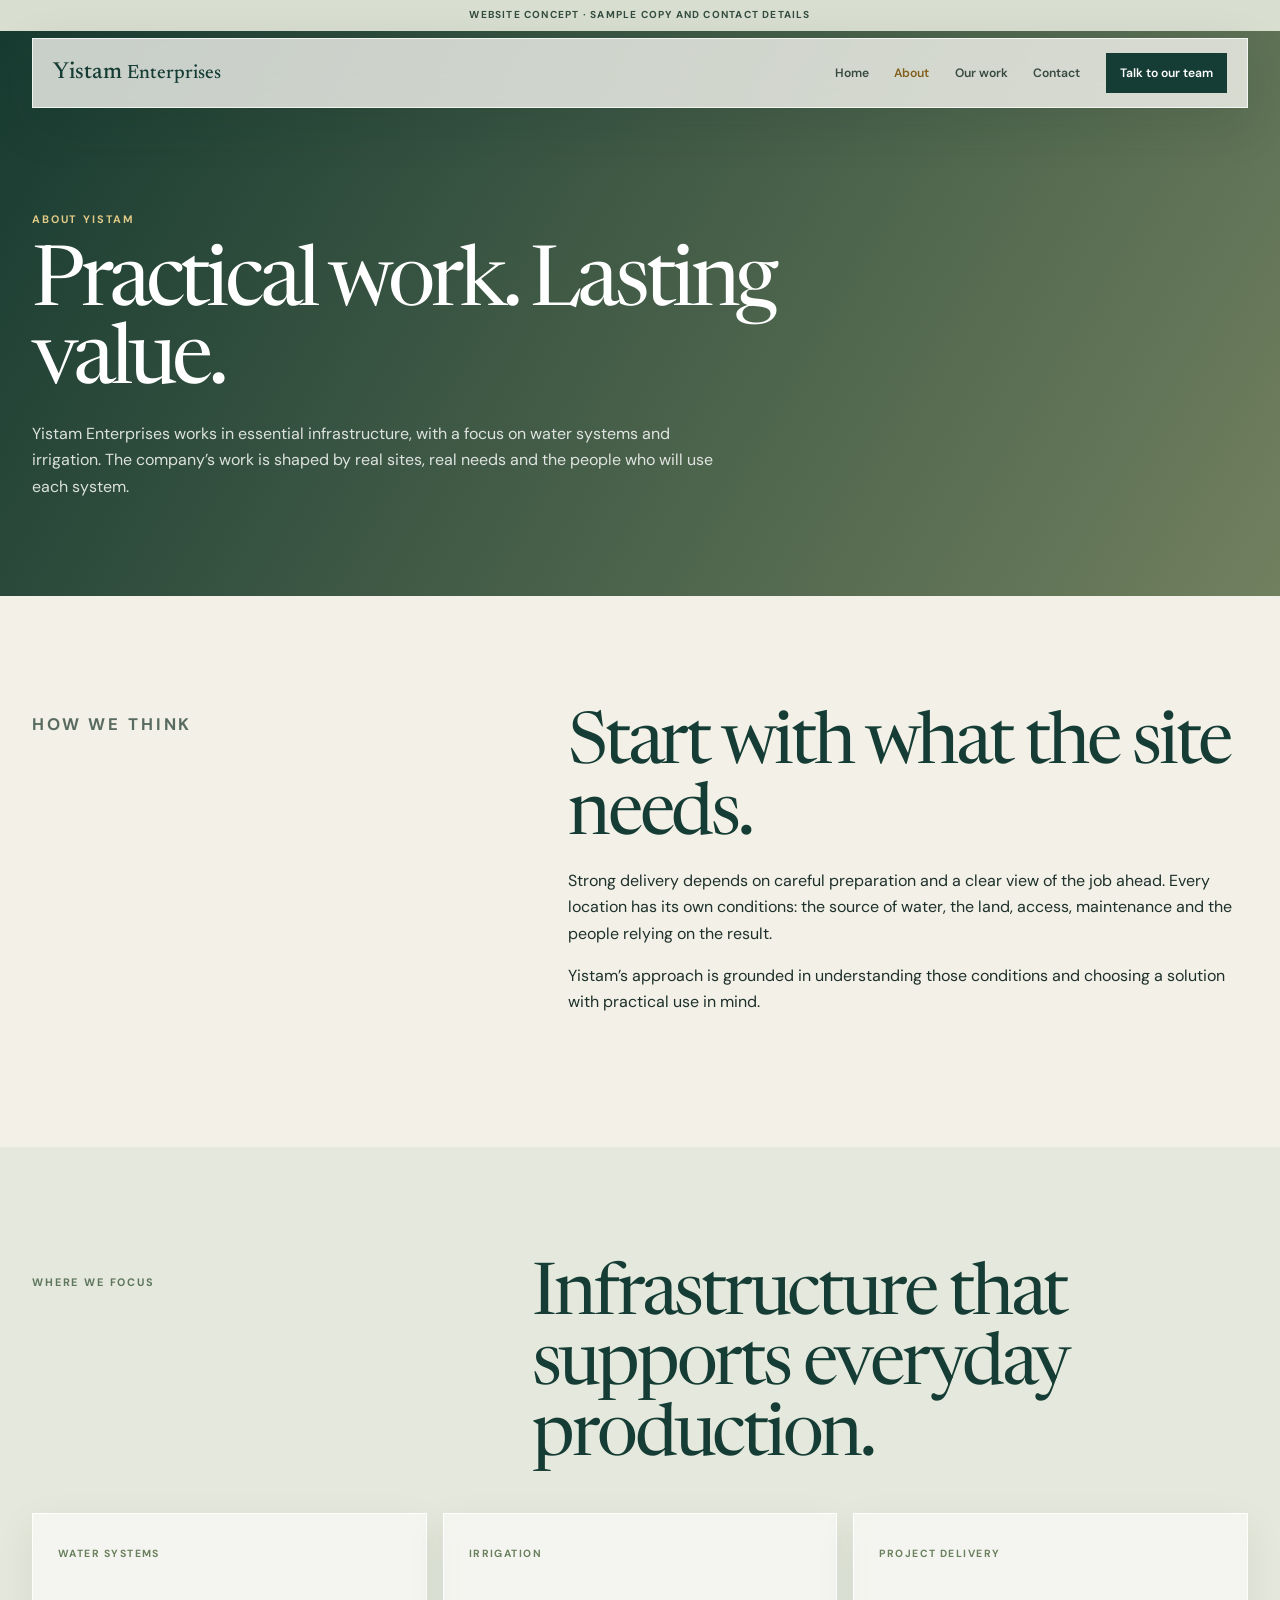
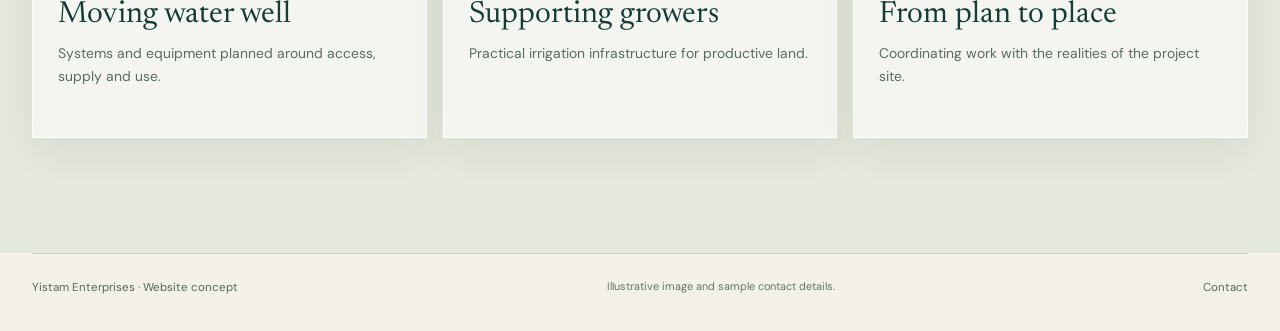
==== about.html @ 5ae100fd "Create standalone website concept" ====
<!doctype html><html lang="en"><head><meta charset="utf-8"><meta name="viewport" content="width=device-width,initial-scale=1"><meta name="theme-color" content="#163d35"><title>About | Yistam Enterprises</title><meta name="description" content="An introduction to Yistam Enterprises and its work in water, irrigation and infrastructure delivery."><link rel="stylesheet" href="style.css"></head><body><div class="sample-strip">Website concept · sample copy and contact details</div><header class="site-header"><div class="wrap nav"><a class="brand" href="index.html">Yistam <small>Enterprises</small></a><nav class="nav-links" aria-label="Main navigation"><a href="index.html">Home</a><a aria-current="page" href="about.html">About</a><a href="work.html">Our work</a><a href="contact.html">Contact</a><a class="nav-cta" href="contact.html">Talk to our team</a></nav></div></header><main><section class="page-hero"><div class="wrap"><p class="eyebrow">About Yistam</p><h1>Practical work. Lasting value.</h1><p>Yistam Enterprises works in essential infrastructure, with a focus on water systems and irrigation. The company’s work is shaped by real sites, real needs and the people who will use each system.</p></div></section><section class="section"><div class="wrap split"><p class="label">How we think</p><div><h2>Start with what the site needs.</h2><p>Strong delivery depends on careful preparation and a clear view of the job ahead. Every location has its own conditions: the source of water, the land, access, maintenance and the people relying on the result.</p><p>Yistam’s approach is grounded in understanding those conditions and choosing a solution with practical use in mind.</p></div></div></section><section class="section band"><div class="wrap"><div class="section-heading"><p class="label">Where we focus</p><h2>Infrastructure that supports everyday production.</h2></div><div class="capabilities"><article class="glass-card"><small>Water systems</small><h3>Moving water well</h3><p>Systems and equipment planned around access, supply and use.</p></article><article class="glass-card"><small>Irrigation</small><h3>Supporting growers</h3><p>Practical irrigation infrastructure for productive land.</p></article><article class="glass-card"><small>Project delivery</small><h3>From plan to place</h3><p>Coordinating work with the realities of the project site.</p></article></div></div></section></main><footer class="wrap footer"><span>Yistam Enterprises · Website concept</span><span class="fiction-note">Illustrative image and sample contact details.</span><a href="contact.html">Contact</a></footer></body></html>
---- style.css ----
@import url('https://fonts.googleapis.com/css2?family=DM+Sans:wght@400;500;600;700&family=Newsreader:opsz,wght@6..72,400;6..72,500;6..72,600&display=swap');
:root{--forest:#163d35;--pine:#204e43;--moss:#a3b091;--ochre:#d3a24b;--paper:#f2f0e7;--white:rgba(250,249,244,.78);--ink:#1e302b;--muted:#596b61;--serif:'Newsreader',Georgia,serif;--sans:'DM Sans',Arial,sans-serif;--max:1320px}*{box-sizing:border-box}html{scroll-behavior:smooth}body{margin:0;background:var(--paper);color:var(--ink);font:400 16px/1.65 var(--sans)}a{color:inherit}img{display:block;width:100%;height:100%;object-fit:cover}.wrap{width:min(var(--max),calc(100% - 64px));margin:auto}.sample-strip{padding:7px 5vw;background:#d9dfd0;color:#344d40;text-align:center;font-size:.63rem;font-weight:700;letter-spacing:.12em;text-transform:uppercase}.site-header{position:absolute;z-index:10;top:38px;left:0;right:0}.nav{display:flex;align-items:center;justify-content:space-between;gap:28px;padding:14px 20px;background:rgba(250,249,244,.78);border:1px solid rgba(255,255,255,.74);box-shadow:0 16px 50px rgba(14,44,35,.14);backdrop-filter:blur(18px);-webkit-backdrop-filter:blur(18px)}.brand{font:500 1.45rem/1 var(--serif);color:var(--forest);text-decoration:none;white-space:nowrap}.nav-links{display:flex;align-items:center;gap:clamp(16px,2vw,30px)}.nav-links a{font-size:.76rem;font-weight:600;text-decoration:none;color:#384a40}.nav-links a[aria-current=page]{color:#82601d}.nav-links .nav-cta{padding:10px 14px;background:var(--forest);color:#fff}.hero{position:relative;min-height:760px;display:grid;grid-template-columns:minmax(0,1fr) minmax(300px,.72fr);align-items:end;gap:7vw;padding:160px 0 75px;color:white;background:#1d392e;overflow:hidden}.hero>img{position:absolute;inset:0;z-index:0}.hero:after{content:'';position:absolute;inset:0;z-index:1;background:linear-gradient(90deg,rgba(10,34,27,.83) 0%,rgba(15,39,29,.64) 45%,rgba(9,28,20,.1) 100%),linear-gradient(0deg,rgba(6,27,21,.35),transparent 55%)}.hero-copy,.hero-aside{position:relative;z-index:2}.eyebrow,.label{margin:0;font-size:.68rem;font-weight:700;letter-spacing:.17em;text-transform:uppercase;color:#e1c987}.hero h1{max-width:760px;margin:25px 0;font:400 clamp(3.6rem,7.4vw,7.5rem)/.92 var(--serif);letter-spacing:-.052em}.hero h1 em{color:#e2c27d;font-weight:400}.hero-lead{max-width:540px;color:rgba(255,255,255,.84);font-size:1.07rem}.hero-aside{justify-self:end;width:min(100%,350px);padding:24px;background:rgba(249,248,241,.17);border:1px solid rgba(255,255,255,.52);box-shadow:0 18px 55px rgba(0,0,0,.18);backdrop-filter:blur(19px);-webkit-backdrop-filter:blur(19px)}.hero-aside span{display:block;color:#e1c987;font-size:.64rem;font-weight:700;letter-spacing:.15em;text-transform:uppercase}.hero-aside strong{display:block;margin:11px 0;font:400 1.85rem/1.08 var(--serif)}.hero-aside p{margin:0;color:rgba(255,255,255,.79);font-size:.83rem}.button{display:inline-flex;align-items:center;gap:22px;margin-top:22px;padding:13px 17px;background:#e2bd72;color:#18372c;text-decoration:none;font-size:.78rem;font-weight:700}.section{padding:clamp(76px,9vw,120px) 0}.section-heading{display:grid;grid-template-columns:.7fr 1.3fr;gap:9vw;align-items:start;margin-bottom:40px}.section-heading .label{padding-top:12px;color:#5e765d}.section-heading h2,.section h2{margin:0;color:var(--forest);font:400 clamp(2.8rem,5.6vw,5.8rem)/.98 var(--serif);letter-spacing:-.045em}.section-copy{max-width:800px;color:var(--muted);font-size:1.02rem}.capabilities{display:grid;grid-template-columns:repeat(3,1fr);gap:16px}.glass-card{min-height:225px;padding:25px;background:rgba(255,255,255,.56);border:1px solid rgba(255,255,255,.86);box-shadow:0 12px 38px rgba(32,62,47,.07);backdrop-filter:blur(14px);-webkit-backdrop-filter:blur(14px)}.glass-card small{color:#6b805f;font-size:.65rem;font-weight:700;letter-spacing:.14em;text-transform:uppercase}.glass-card h3{margin:35px 0 11px;color:var(--forest);font:400 1.9rem/1 var(--serif)}.glass-card p{margin:0;color:var(--muted);font-size:.87rem}.band{background:#e5e8dc}.split{display:grid;grid-template-columns:.75fr 1.25fr;gap:10vw;align-items:start}.split>p{max-width:700px;color:var(--muted);font-size:1.05rem}.project-row{display:grid;grid-template-columns:120px 1fr auto;gap:28px;align-items:center;padding:25px 0;border-top:1px solid #bfc8b9}.project-row:last-child{border-bottom:1px solid #bfc8b9}.project-row .label{color:#6a7f5d}.project-row h3{margin:0;color:var(--forest);font:400 2rem/1 var(--serif)}.project-row p{margin:6px 0 0;color:var(--muted);font-size:.85rem}.project-row strong{font-size:.7rem;letter-spacing:.11em;text-transform:uppercase;color:#726034}.contact-panel{display:grid;grid-template-columns:1fr auto;gap:30px;align-items:center;padding:35px;background:rgba(255,255,255,.56);border:1px solid rgba(255,255,255,.85);box-shadow:0 12px 38px rgba(32,62,47,.07);backdrop-filter:blur(14px);-webkit-backdrop-filter:blur(14px)}.contact-panel h2{margin:8px 0;font:400 clamp(2.5rem,4vw,4rem)/1 var(--serif);color:var(--forest)}.contact-panel p{margin:0;color:var(--muted);font-size:.87rem}.contact-lines{display:grid;gap:8px;text-align:right;font-size:.82rem}.contact-lines a{text-decoration:none}.footer{display:flex;justify-content:space-between;gap:24px;padding:24px 0 34px;border-top:1px solid #c9d0c2;color:#58665b;font-size:.72rem}.footer a{text-decoration:none}.page-hero{padding:180px 0 80px;background:linear-gradient(120deg,#183b31,#71805f);color:white}.page-hero h1{max-width:850px;margin:18px 0;font:400 clamp(3.3rem,6.5vw,6.4rem)/.94 var(--serif);letter-spacing:-.05em}.page-hero p:last-child{max-width:700px;color:rgba(255,255,255,.83)}.fiction-note{color:#657268;font-size:.68rem}.nav:focus-within,.button:focus-visible,a:focus-visible{outline:3px solid var(--ochre);outline-offset:4px}@media(max-width:820px){.wrap{width:min(100% - 36px,var(--max))}.site-header{top:30px}.nav{align-items:flex-start;flex-direction:column;gap:12px}.nav-links{width:100%;gap:17px;flex-wrap:wrap}.nav-links a{font-size:.7rem}.nav-links .nav-cta{margin-left:auto}.hero{min-height:820px;grid-template-columns:1fr;align-content:end;gap:24px;padding:185px 0 45px}.hero h1{font-size:clamp(3.5rem,12vw,5.9rem)}.hero-aside{justify-self:start;width:min(100%,460px)}.section-heading,.split{grid-template-columns:1fr;gap:18px}.capabilities{grid-template-columns:1fr}.glass-card{min-height:180px}.glass-card h3{margin-top:22px}.project-row{grid-template-columns:80px 1fr;gap:16px}.project-row>strong{grid-column:2}.contact-panel{grid-template-columns:1fr}.contact-lines{text-align:left}.footer{flex-direction:column;gap:9px}}@media(prefers-reduced-motion:reduce){html{scroll-behavior:auto}*{animation:none!important;transition:none!important}}
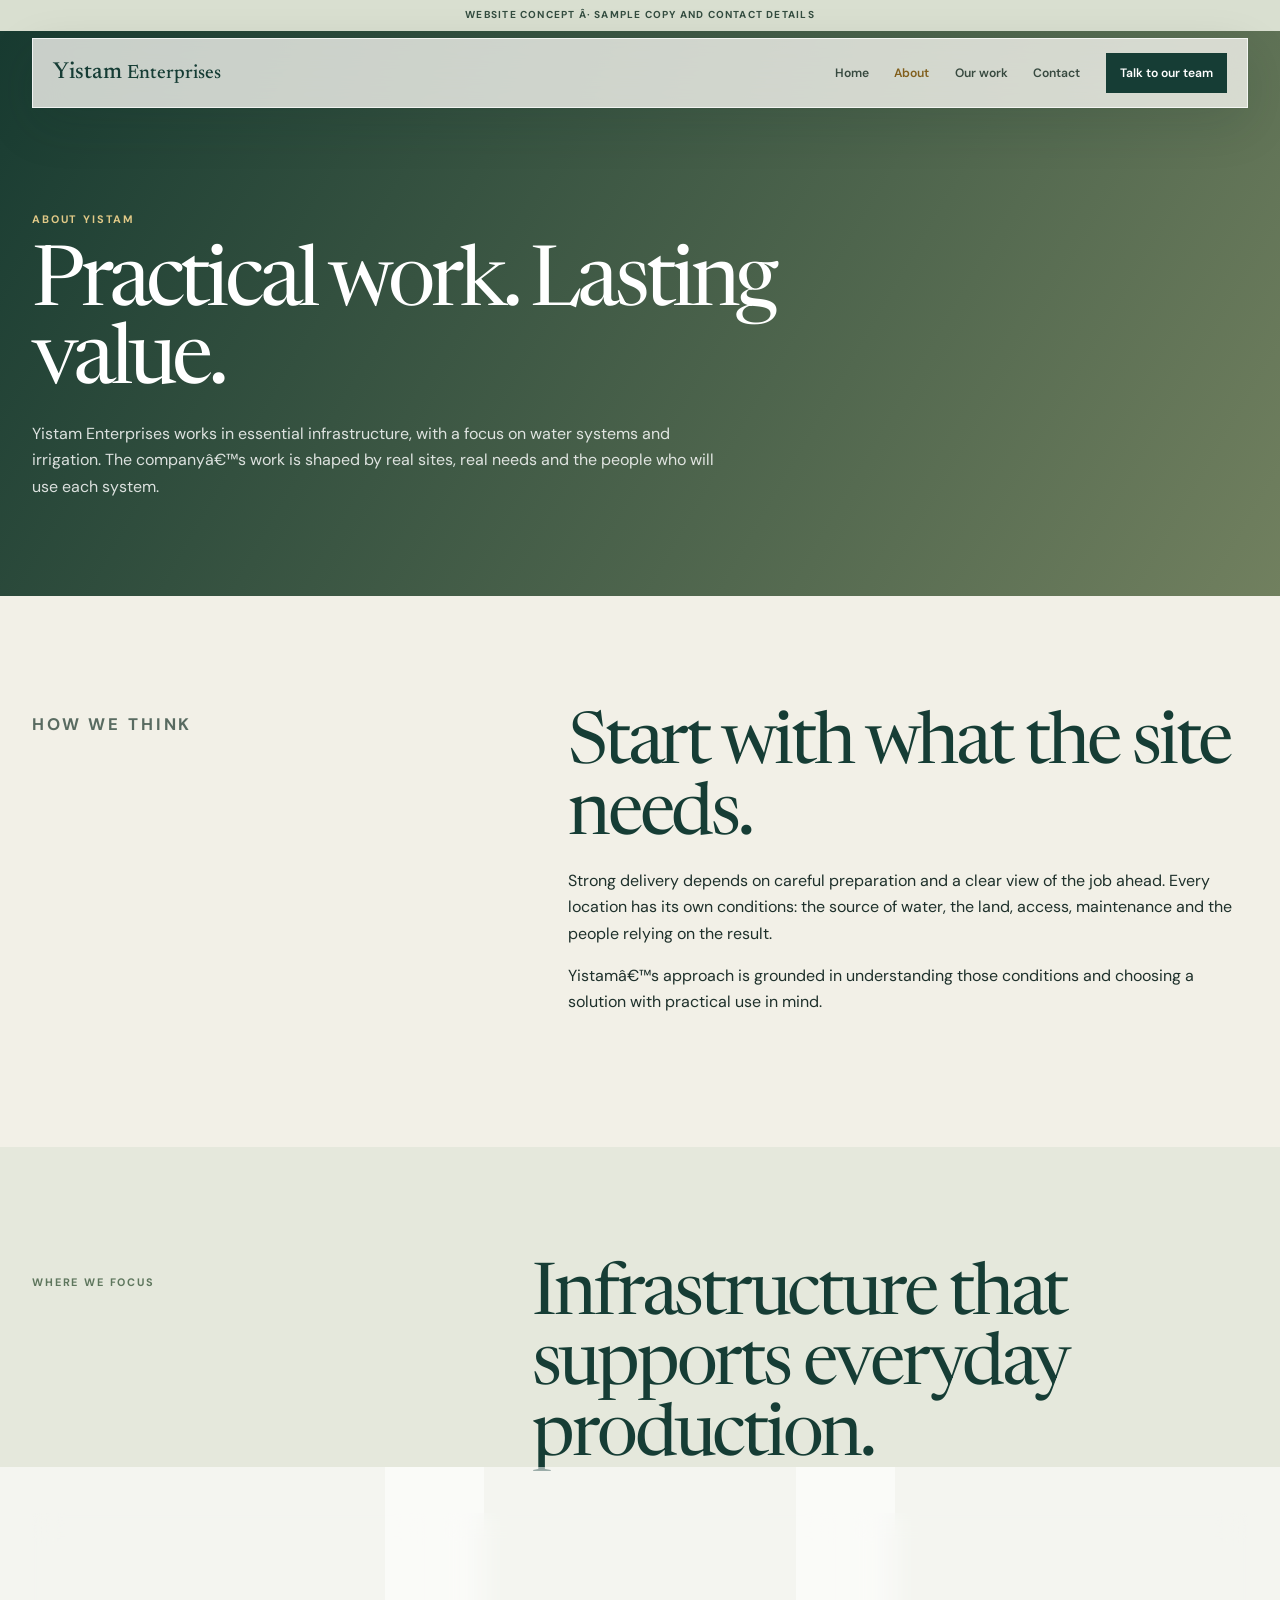
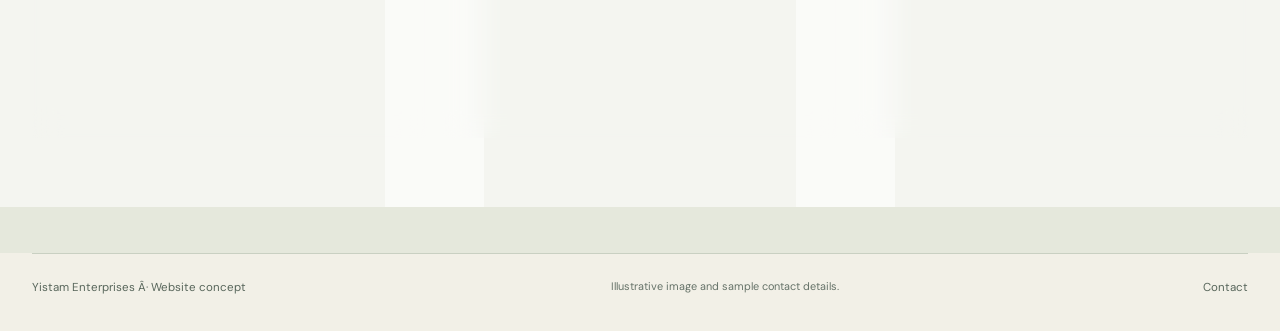
==== commit 33c61dc6: "Remove concept sample banner" ====
--- a/about.html
+++ b/about.html
@@ -1 +1 @@
-<!doctype html><html lang="en"><head><meta charset="utf-8"><meta name="viewport" content="width=device-width,initial-scale=1"><meta name="theme-color" content="#163d35"><title>About | Yistam Enterprises</title><meta name="description" content="An introduction to Yistam Enterprises and its work in water, irrigation and infrastructure delivery."><link rel="stylesheet" href="style.css"></head><body><div class="sample-strip">Website concept · sample copy and contact details</div><header class="site-header"><div class="wrap nav"><a class="brand" href="index.html">Yistam <small>Enterprises</small></a><nav class="nav-links" aria-label="Main navigation"><a href="index.html">Home</a><a aria-current="page" href="about.html">About</a><a href="work.html">Our work</a><a href="contact.html">Contact</a><a class="nav-cta" href="contact.html">Talk to our team</a></nav></div></header><main><section class="page-hero"><div class="wrap"><p class="eyebrow">About Yistam</p><h1>Practical work. Lasting value.</h1><p>Yistam Enterprises works in essential infrastructure, with a focus on water systems and irrigation. The company’s work is shaped by real sites, real needs and the people who will use each system.</p></div></section><section class="section"><div class="wrap split"><p class="label">How we think</p><div><h2>Start with what the site needs.</h2><p>Strong delivery depends on careful preparation and a clear view of the job ahead. Every location has its own conditions: the source of water, the land, access, maintenance and the people relying on the result.</p><p>Yistam’s approach is grounded in understanding those conditions and choosing a solution with practical use in mind.</p></div></div></section><section class="section band"><div class="wrap"><div class="section-heading"><p class="label">Where we focus</p><h2>Infrastructure that supports everyday production.</h2></div><div class="capabilities"><article class="glass-card"><small>Water systems</small><h3>Moving water well</h3><p>Systems and equipment planned around access, supply and use.</p></article><article class="glass-card"><small>Irrigation</small><h3>Supporting growers</h3><p>Practical irrigation infrastructure for productive land.</p></article><article class="glass-card"><small>Project delivery</small><h3>From plan to place</h3><p>Coordinating work with the realities of the project site.</p></article></div></div></section></main><footer class="wrap footer"><span>Yistam Enterprises · Website concept</span><span class="fiction-note">Illustrative image and sample contact details.</span><a href="contact.html">Contact</a></footer></body></html>
+﻿<!doctype html><html lang="en"><head><meta charset="utf-8"><meta name="viewport" content="width=device-width,initial-scale=1"><meta name="theme-color" content="#163d35"><title>About | Yistam Enterprises</title><meta name="description" content="An introduction to Yistam Enterprises and its work in water, irrigation and infrastructure delivery."><link rel="stylesheet" href="style.css"></head><body><div class="sample-strip">Website concept Â· sample copy and contact details</div><header class="site-header"><div class="wrap nav"><a class="brand" href="index.html">Yistam <small>Enterprises</small></a><nav class="nav-links" aria-label="Main navigation"><a href="index.html">Home</a><a aria-current="page" href="about.html">About</a><a href="work.html">Our work</a><a href="contact.html">Contact</a><a class="nav-cta" href="contact.html">Talk to our team</a></nav></div></header><main><section class="page-hero"><div class="wrap"><p class="eyebrow">About Yistam</p><h1>Practical work. Lasting value.</h1><p>Yistam Enterprises works in essential infrastructure, with a focus on water systems and irrigation. The companyâ€™s work is shaped by real sites, real needs and the people who will use each system.</p></div></section><section class="section"><div class="wrap split"><p class="label">How we think</p><div><h2>Start with what the site needs.</h2><p>Strong delivery depends on careful preparation and a clear view of the job ahead. Every location has its own conditions: the source of water, the land, access, maintenance and the people relying on the result.</p><p>Yistamâ€™s approach is grounded in understanding those conditions and choosing a solution with practical use in mind.</p></div></div></section><section class="section band"><div class="wrap"><div class="section-heading"><p class="label">Where we focus</p><h2>Infrastructure that supports everyday production.</h2></div><div class="capabilities"><article class="glass-card"><small>Water systems</small><h3>Moving water well</h3><p>Systems and equipment planned around access, supply and use.</p></article><article class="glass-card"><small>Irrigation</small><h3>Supporting growers</h3><p>Practical irrigation infrastructure for productive land.</p></article><article class="glass-card"><small>Project delivery</small><h3>From plan to place</h3><p>Coordinating work with the realities of the project site.</p></article></div></div></section></main><footer class="wrap footer"><span>Yistam Enterprises Â· Website concept</span><span class="fiction-note">Illustrative image and sample contact details.</span><a href="contact.html">Contact</a></footer></body></html>
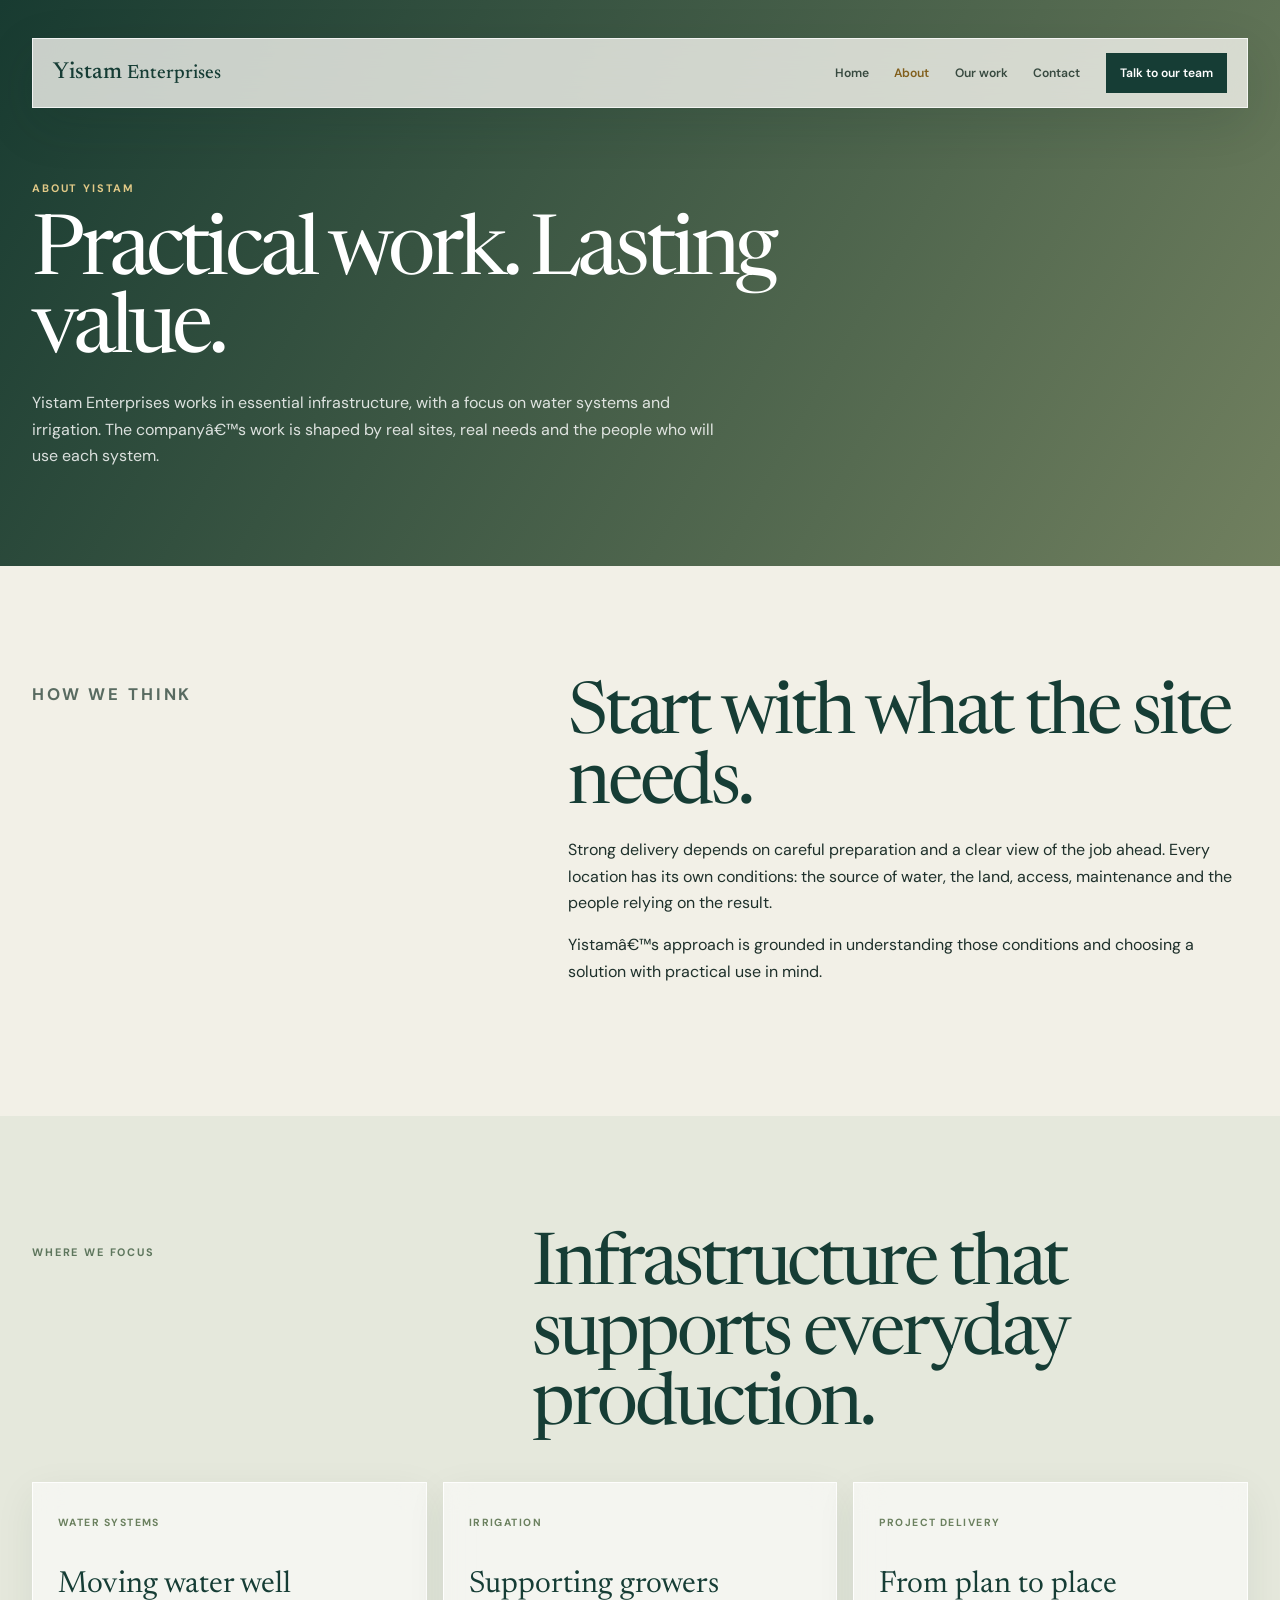
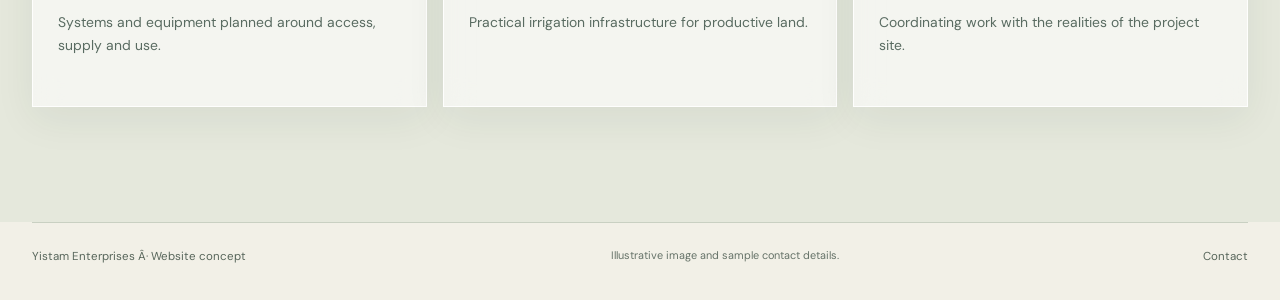
==== commit eac9072a: "Remove sample banner from site" ====
--- a/about.html
+++ b/about.html
@@ -1 +1 @@
-﻿<!doctype html><html lang="en"><head><meta charset="utf-8"><meta name="viewport" content="width=device-width,initial-scale=1"><meta name="theme-color" content="#163d35"><title>About | Yistam Enterprises</title><meta name="description" content="An introduction to Yistam Enterprises and its work in water, irrigation and infrastructure delivery."><link rel="stylesheet" href="style.css"></head><body><div class="sample-strip">Website concept Â· sample copy and contact details</div><header class="site-header"><div class="wrap nav"><a class="brand" href="index.html">Yistam <small>Enterprises</small></a><nav class="nav-links" aria-label="Main navigation"><a href="index.html">Home</a><a aria-current="page" href="about.html">About</a><a href="work.html">Our work</a><a href="contact.html">Contact</a><a class="nav-cta" href="contact.html">Talk to our team</a></nav></div></header><main><section class="page-hero"><div class="wrap"><p class="eyebrow">About Yistam</p><h1>Practical work. Lasting value.</h1><p>Yistam Enterprises works in essential infrastructure, with a focus on water systems and irrigation. The companyâ€™s work is shaped by real sites, real needs and the people who will use each system.</p></div></section><section class="section"><div class="wrap split"><p class="label">How we think</p><div><h2>Start with what the site needs.</h2><p>Strong delivery depends on careful preparation and a clear view of the job ahead. Every location has its own conditions: the source of water, the land, access, maintenance and the people relying on the result.</p><p>Yistamâ€™s approach is grounded in understanding those conditions and choosing a solution with practical use in mind.</p></div></div></section><section class="section band"><div class="wrap"><div class="section-heading"><p class="label">Where we focus</p><h2>Infrastructure that supports everyday production.</h2></div><div class="capabilities"><article class="glass-card"><small>Water systems</small><h3>Moving water well</h3><p>Systems and equipment planned around access, supply and use.</p></article><article class="glass-card"><small>Irrigation</small><h3>Supporting growers</h3><p>Practical irrigation infrastructure for productive land.</p></article><article class="glass-card"><small>Project delivery</small><h3>From plan to place</h3><p>Coordinating work with the realities of the project site.</p></article></div></div></section></main><footer class="wrap footer"><span>Yistam Enterprises Â· Website concept</span><span class="fiction-note">Illustrative image and sample contact details.</span><a href="contact.html">Contact</a></footer></body></html>
+<!doctype html><html lang="en"><head><meta charset="utf-8"><meta name="viewport" content="width=device-width,initial-scale=1"><meta name="theme-color" content="#163d35"><title>About | Yistam Enterprises</title><meta name="description" content="An introduction to Yistam Enterprises and its work in water, irrigation and infrastructure delivery."><link rel="stylesheet" href="style.css"></head><body><header class="site-header"><div class="wrap nav"><a class="brand" href="index.html">Yistam <small>Enterprises</small></a><nav class="nav-links" aria-label="Main navigation"><a href="index.html">Home</a><a aria-current="page" href="about.html">About</a><a href="work.html">Our work</a><a href="contact.html">Contact</a><a class="nav-cta" href="contact.html">Talk to our team</a></nav></div></header><main><section class="page-hero"><div class="wrap"><p class="eyebrow">About Yistam</p><h1>Practical work. Lasting value.</h1><p>Yistam Enterprises works in essential infrastructure, with a focus on water systems and irrigation. The companyâ€™s work is shaped by real sites, real needs and the people who will use each system.</p></div></section><section class="section"><div class="wrap split"><p class="label">How we think</p><div><h2>Start with what the site needs.</h2><p>Strong delivery depends on careful preparation and a clear view of the job ahead. Every location has its own conditions: the source of water, the land, access, maintenance and the people relying on the result.</p><p>Yistamâ€™s approach is grounded in understanding those conditions and choosing a solution with practical use in mind.</p></div></div></section><section class="section band"><div class="wrap"><div class="section-heading"><p class="label">Where we focus</p><h2>Infrastructure that supports everyday production.</h2></div><div class="capabilities"><article class="glass-card"><small>Water systems</small><h3>Moving water well</h3><p>Systems and equipment planned around access, supply and use.</p></article><article class="glass-card"><small>Irrigation</small><h3>Supporting growers</h3><p>Practical irrigation infrastructure for productive land.</p></article><article class="glass-card"><small>Project delivery</small><h3>From plan to place</h3><p>Coordinating work with the realities of the project site.</p></article></div></div></section></main><footer class="wrap footer"><span>Yistam Enterprises Â· Website concept</span><span class="fiction-note">Illustrative image and sample contact details.</span><a href="contact.html">Contact</a></footer></body></html>
--- a/style.css
+++ b/style.css
@@ -1,2 +1,2 @@
 @import url('https://fonts.googleapis.com/css2?family=DM+Sans:wght@400;500;600;700&family=Newsreader:opsz,wght@6..72,400;6..72,500;6..72,600&display=swap');
-:root{--forest:#163d35;--pine:#204e43;--moss:#a3b091;--ochre:#d3a24b;--paper:#f2f0e7;--white:rgba(250,249,244,.78);--ink:#1e302b;--muted:#596b61;--serif:'Newsreader',Georgia,serif;--sans:'DM Sans',Arial,sans-serif;--max:1320px}*{box-sizing:border-box}html{scroll-behavior:smooth}body{margin:0;background:var(--paper);color:var(--ink);font:400 16px/1.65 var(--sans)}a{color:inherit}img{display:block;width:100%;height:100%;object-fit:cover}.wrap{width:min(var(--max),calc(100% - 64px));margin:auto}.sample-strip{padding:7px 5vw;background:#d9dfd0;color:#344d40;text-align:center;font-size:.63rem;font-weight:700;letter-spacing:.12em;text-transform:uppercase}.site-header{position:absolute;z-index:10;top:38px;left:0;right:0}.nav{display:flex;align-items:center;justify-content:space-between;gap:28px;padding:14px 20px;background:rgba(250,249,244,.78);border:1px solid rgba(255,255,255,.74);box-shadow:0 16px 50px rgba(14,44,35,.14);backdrop-filter:blur(18px);-webkit-backdrop-filter:blur(18px)}.brand{font:500 1.45rem/1 var(--serif);color:var(--forest);text-decoration:none;white-space:nowrap}.nav-links{display:flex;align-items:center;gap:clamp(16px,2vw,30px)}.nav-links a{font-size:.76rem;font-weight:600;text-decoration:none;color:#384a40}.nav-links a[aria-current=page]{color:#82601d}.nav-links .nav-cta{padding:10px 14px;background:var(--forest);color:#fff}.hero{position:relative;min-height:760px;display:grid;grid-template-columns:minmax(0,1fr) minmax(300px,.72fr);align-items:end;gap:7vw;padding:160px 0 75px;color:white;background:#1d392e;overflow:hidden}.hero>img{position:absolute;inset:0;z-index:0}.hero:after{content:'';position:absolute;inset:0;z-index:1;background:linear-gradient(90deg,rgba(10,34,27,.83) 0%,rgba(15,39,29,.64) 45%,rgba(9,28,20,.1) 100%),linear-gradient(0deg,rgba(6,27,21,.35),transparent 55%)}.hero-copy,.hero-aside{position:relative;z-index:2}.eyebrow,.label{margin:0;font-size:.68rem;font-weight:700;letter-spacing:.17em;text-transform:uppercase;color:#e1c987}.hero h1{max-width:760px;margin:25px 0;font:400 clamp(3.6rem,7.4vw,7.5rem)/.92 var(--serif);letter-spacing:-.052em}.hero h1 em{color:#e2c27d;font-weight:400}.hero-lead{max-width:540px;color:rgba(255,255,255,.84);font-size:1.07rem}.hero-aside{justify-self:end;width:min(100%,350px);padding:24px;background:rgba(249,248,241,.17);border:1px solid rgba(255,255,255,.52);box-shadow:0 18px 55px rgba(0,0,0,.18);backdrop-filter:blur(19px);-webkit-backdrop-filter:blur(19px)}.hero-aside span{display:block;color:#e1c987;font-size:.64rem;font-weight:700;letter-spacing:.15em;text-transform:uppercase}.hero-aside strong{display:block;margin:11px 0;font:400 1.85rem/1.08 var(--serif)}.hero-aside p{margin:0;color:rgba(255,255,255,.79);font-size:.83rem}.button{display:inline-flex;align-items:center;gap:22px;margin-top:22px;padding:13px 17px;background:#e2bd72;color:#18372c;text-decoration:none;font-size:.78rem;font-weight:700}.section{padding:clamp(76px,9vw,120px) 0}.section-heading{display:grid;grid-template-columns:.7fr 1.3fr;gap:9vw;align-items:start;margin-bottom:40px}.section-heading .label{padding-top:12px;color:#5e765d}.section-heading h2,.section h2{margin:0;color:var(--forest);font:400 clamp(2.8rem,5.6vw,5.8rem)/.98 var(--serif);letter-spacing:-.045em}.section-copy{max-width:800px;color:var(--muted);font-size:1.02rem}.capabilities{display:grid;grid-template-columns:repeat(3,1fr);gap:16px}.glass-card{min-height:225px;padding:25px;background:rgba(255,255,255,.56);border:1px solid rgba(255,255,255,.86);box-shadow:0 12px 38px rgba(32,62,47,.07);backdrop-filter:blur(14px);-webkit-backdrop-filter:blur(14px)}.glass-card small{color:#6b805f;font-size:.65rem;font-weight:700;letter-spacing:.14em;text-transform:uppercase}.glass-card h3{margin:35px 0 11px;color:var(--forest);font:400 1.9rem/1 var(--serif)}.glass-card p{margin:0;color:var(--muted);font-size:.87rem}.band{background:#e5e8dc}.split{display:grid;grid-template-columns:.75fr 1.25fr;gap:10vw;align-items:start}.split>p{max-width:700px;color:var(--muted);font-size:1.05rem}.project-row{display:grid;grid-template-columns:120px 1fr auto;gap:28px;align-items:center;padding:25px 0;border-top:1px solid #bfc8b9}.project-row:last-child{border-bottom:1px solid #bfc8b9}.project-row .label{color:#6a7f5d}.project-row h3{margin:0;color:var(--forest);font:400 2rem/1 var(--serif)}.project-row p{margin:6px 0 0;color:var(--muted);font-size:.85rem}.project-row strong{font-size:.7rem;letter-spacing:.11em;text-transform:uppercase;color:#726034}.contact-panel{display:grid;grid-template-columns:1fr auto;gap:30px;align-items:center;padding:35px;background:rgba(255,255,255,.56);border:1px solid rgba(255,255,255,.85);box-shadow:0 12px 38px rgba(32,62,47,.07);backdrop-filter:blur(14px);-webkit-backdrop-filter:blur(14px)}.contact-panel h2{margin:8px 0;font:400 clamp(2.5rem,4vw,4rem)/1 var(--serif);color:var(--forest)}.contact-panel p{margin:0;color:var(--muted);font-size:.87rem}.contact-lines{display:grid;gap:8px;text-align:right;font-size:.82rem}.contact-lines a{text-decoration:none}.footer{display:flex;justify-content:space-between;gap:24px;padding:24px 0 34px;border-top:1px solid #c9d0c2;color:#58665b;font-size:.72rem}.footer a{text-decoration:none}.page-hero{padding:180px 0 80px;background:linear-gradient(120deg,#183b31,#71805f);color:white}.page-hero h1{max-width:850px;margin:18px 0;font:400 clamp(3.3rem,6.5vw,6.4rem)/.94 var(--serif);letter-spacing:-.05em}.page-hero p:last-child{max-width:700px;color:rgba(255,255,255,.83)}.fiction-note{color:#657268;font-size:.68rem}.nav:focus-within,.button:focus-visible,a:focus-visible{outline:3px solid var(--ochre);outline-offset:4px}@media(max-width:820px){.wrap{width:min(100% - 36px,var(--max))}.site-header{top:30px}.nav{align-items:flex-start;flex-direction:column;gap:12px}.nav-links{width:100%;gap:17px;flex-wrap:wrap}.nav-links a{font-size:.7rem}.nav-links .nav-cta{margin-left:auto}.hero{min-height:820px;grid-template-columns:1fr;align-content:end;gap:24px;padding:185px 0 45px}.hero h1{font-size:clamp(3.5rem,12vw,5.9rem)}.hero-aside{justify-self:start;width:min(100%,460px)}.section-heading,.split{grid-template-columns:1fr;gap:18px}.capabilities{grid-template-columns:1fr}.glass-card{min-height:180px}.glass-card h3{margin-top:22px}.project-row{grid-template-columns:80px 1fr;gap:16px}.project-row>strong{grid-column:2}.contact-panel{grid-template-columns:1fr}.contact-lines{text-align:left}.footer{flex-direction:column;gap:9px}}@media(prefers-reduced-motion:reduce){html{scroll-behavior:auto}*{animation:none!important;transition:none!important}}
+:root{--forest:#163d35;--pine:#204e43;--moss:#a3b091;--ochre:#d3a24b;--paper:#f2f0e7;--white:rgba(250,249,244,.78);--ink:#1e302b;--muted:#596b61;--serif:'Newsreader',Georgia,serif;--sans:'DM Sans',Arial,sans-serif;--max:1320px}*{box-sizing:border-box}html{scroll-behavior:smooth}body{margin:0;background:var(--paper);color:var(--ink);font:400 16px/1.65 var(--sans)}a{color:inherit}img{display:block;width:100%;height:100%;object-fit:cover}.wrap{width:min(var(--max),calc(100% - 64px));margin:auto}.site-header{position:absolute;z-index:10;top:38px;left:0;right:0}.nav{display:flex;align-items:center;justify-content:space-between;gap:28px;padding:14px 20px;background:rgba(250,249,244,.78);border:1px solid rgba(255,255,255,.74);box-shadow:0 16px 50px rgba(14,44,35,.14);backdrop-filter:blur(18px);-webkit-backdrop-filter:blur(18px)}.brand{font:500 1.45rem/1 var(--serif);color:var(--forest);text-decoration:none;white-space:nowrap}.nav-links{display:flex;align-items:center;gap:clamp(16px,2vw,30px)}.nav-links a{font-size:.76rem;font-weight:600;text-decoration:none;color:#384a40}.nav-links a[aria-current=page]{color:#82601d}.nav-links .nav-cta{padding:10px 14px;background:var(--forest);color:#fff}.hero{position:relative;min-height:760px;display:grid;grid-template-columns:minmax(0,1fr) minmax(300px,.72fr);align-items:end;gap:7vw;padding:160px 0 75px;color:white;background:#1d392e;overflow:hidden}.hero>img{position:absolute;inset:0;z-index:0}.hero:after{content:'';position:absolute;inset:0;z-index:1;background:linear-gradient(90deg,rgba(10,34,27,.83) 0%,rgba(15,39,29,.64) 45%,rgba(9,28,20,.1) 100%),linear-gradient(0deg,rgba(6,27,21,.35),transparent 55%)}.hero-copy,.hero-aside{position:relative;z-index:2}.eyebrow,.label{margin:0;font-size:.68rem;font-weight:700;letter-spacing:.17em;text-transform:uppercase;color:#e1c987}.hero h1{max-width:760px;margin:25px 0;font:400 clamp(3.6rem,7.4vw,7.5rem)/.92 var(--serif);letter-spacing:-.052em}.hero h1 em{color:#e2c27d;font-weight:400}.hero-lead{max-width:540px;color:rgba(255,255,255,.84);font-size:1.07rem}.hero-aside{justify-self:end;width:min(100%,350px);padding:24px;background:rgba(249,248,241,.17);border:1px solid rgba(255,255,255,.52);box-shadow:0 18px 55px rgba(0,0,0,.18);backdrop-filter:blur(19px);-webkit-backdrop-filter:blur(19px)}.hero-aside span{display:block;color:#e1c987;font-size:.64rem;font-weight:700;letter-spacing:.15em;text-transform:uppercase}.hero-aside strong{display:block;margin:11px 0;font:400 1.85rem/1.08 var(--serif)}.hero-aside p{margin:0;color:rgba(255,255,255,.79);font-size:.83rem}.button{display:inline-flex;align-items:center;gap:22px;margin-top:22px;padding:13px 17px;background:#e2bd72;color:#18372c;text-decoration:none;font-size:.78rem;font-weight:700}.section{padding:clamp(76px,9vw,120px) 0}.section-heading{display:grid;grid-template-columns:.7fr 1.3fr;gap:9vw;align-items:start;margin-bottom:40px}.section-heading .label{padding-top:12px;color:#5e765d}.section-heading h2,.section h2{margin:0;color:var(--forest);font:400 clamp(2.8rem,5.6vw,5.8rem)/.98 var(--serif);letter-spacing:-.045em}.section-copy{max-width:800px;color:var(--muted);font-size:1.02rem}.capabilities{display:grid;grid-template-columns:repeat(3,1fr);gap:16px}.glass-card{min-height:225px;padding:25px;background:rgba(255,255,255,.56);border:1px solid rgba(255,255,255,.86);box-shadow:0 12px 38px rgba(32,62,47,.07);backdrop-filter:blur(14px);-webkit-backdrop-filter:blur(14px)}.glass-card small{color:#6b805f;font-size:.65rem;font-weight:700;letter-spacing:.14em;text-transform:uppercase}.glass-card h3{margin:35px 0 11px;color:var(--forest);font:400 1.9rem/1 var(--serif)}.glass-card p{margin:0;color:var(--muted);font-size:.87rem}.band{background:#e5e8dc}.split{display:grid;grid-template-columns:.75fr 1.25fr;gap:10vw;align-items:start}.split>p{max-width:700px;color:var(--muted);font-size:1.05rem}.project-row{display:grid;grid-template-columns:120px 1fr auto;gap:28px;align-items:center;padding:25px 0;border-top:1px solid #bfc8b9}.project-row:last-child{border-bottom:1px solid #bfc8b9}.project-row .label{color:#6a7f5d}.project-row h3{margin:0;color:var(--forest);font:400 2rem/1 var(--serif)}.project-row p{margin:6px 0 0;color:var(--muted);font-size:.85rem}.project-row strong{font-size:.7rem;letter-spacing:.11em;text-transform:uppercase;color:#726034}.contact-panel{display:grid;grid-template-columns:1fr auto;gap:30px;align-items:center;padding:35px;background:rgba(255,255,255,.56);border:1px solid rgba(255,255,255,.85);box-shadow:0 12px 38px rgba(32,62,47,.07);backdrop-filter:blur(14px);-webkit-backdrop-filter:blur(14px)}.contact-panel h2{margin:8px 0;font:400 clamp(2.5rem,4vw,4rem)/1 var(--serif);color:var(--forest)}.contact-panel p{margin:0;color:var(--muted);font-size:.87rem}.contact-lines{display:grid;gap:8px;text-align:right;font-size:.82rem}.contact-lines a{text-decoration:none}.footer{display:flex;justify-content:space-between;gap:24px;padding:24px 0 34px;border-top:1px solid #c9d0c2;color:#58665b;font-size:.72rem}.footer a{text-decoration:none}.page-hero{padding:180px 0 80px;background:linear-gradient(120deg,#183b31,#71805f);color:white}.page-hero h1{max-width:850px;margin:18px 0;font:400 clamp(3.3rem,6.5vw,6.4rem)/.94 var(--serif);letter-spacing:-.05em}.page-hero p:last-child{max-width:700px;color:rgba(255,255,255,.83)}.fiction-note{color:#657268;font-size:.68rem}.nav:focus-within,.button:focus-visible,a:focus-visible{outline:3px solid var(--ochre);outline-offset:4px}@media(max-width:820px){.wrap{width:min(100% - 36px,var(--max))}.site-header{top:30px}.nav{align-items:flex-start;flex-direction:column;gap:12px}.nav-links{width:100%;gap:17px;flex-wrap:wrap}.nav-links a{font-size:.7rem}.nav-links .nav-cta{margin-left:auto}.hero{min-height:820px;grid-template-columns:1fr;align-content:end;gap:24px;padding:185px 0 45px}.hero h1{font-size:clamp(3.5rem,12vw,5.9rem)}.hero-aside{justify-self:start;width:min(100%,460px)}.section-heading,.split{grid-template-columns:1fr;gap:18px}.capabilities{grid-template-columns:1fr}.glass-card{min-height:180px}.glass-card h3{margin-top:22px}.project-row{grid-template-columns:80px 1fr;gap:16px}.project-row>strong{grid-column:2}.contact-panel{grid-template-columns:1fr}.contact-lines{text-align:left}.footer{flex-direction:column;gap:9px}}@media(prefers-reduced-motion:reduce){html{scroll-behavior:auto}*{animation:none!important;transition:none!important}}
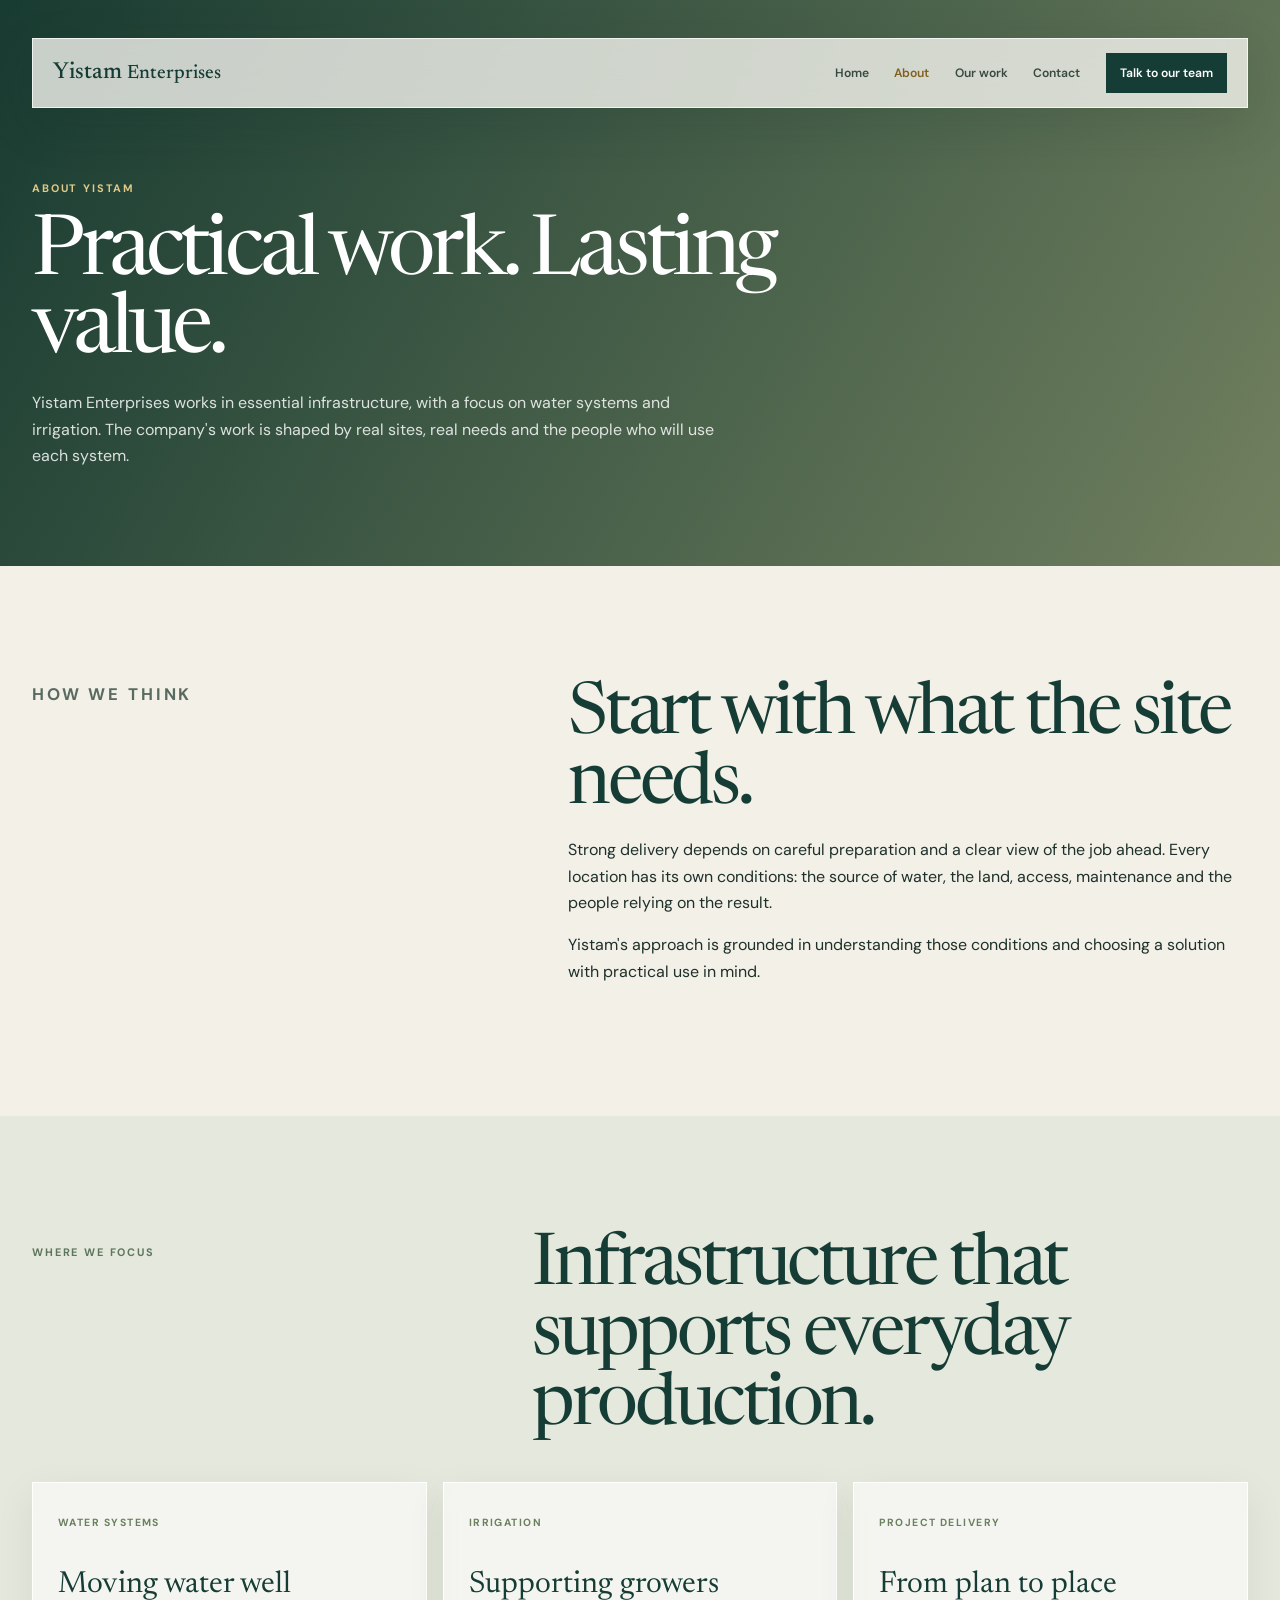
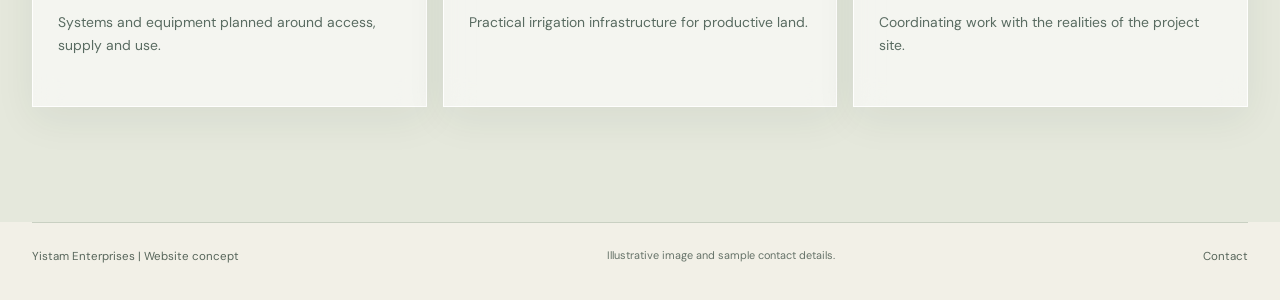
==== commit b26633c8: "Fix text encoding in website copy" ====
--- a/about.html
+++ b/about.html
@@ -1 +1 @@
-<!doctype html><html lang="en"><head><meta charset="utf-8"><meta name="viewport" content="width=device-width,initial-scale=1"><meta name="theme-color" content="#163d35"><title>About | Yistam Enterprises</title><meta name="description" content="An introduction to Yistam Enterprises and its work in water, irrigation and infrastructure delivery."><link rel="stylesheet" href="style.css"></head><body><header class="site-header"><div class="wrap nav"><a class="brand" href="index.html">Yistam <small>Enterprises</small></a><nav class="nav-links" aria-label="Main navigation"><a href="index.html">Home</a><a aria-current="page" href="about.html">About</a><a href="work.html">Our work</a><a href="contact.html">Contact</a><a class="nav-cta" href="contact.html">Talk to our team</a></nav></div></header><main><section class="page-hero"><div class="wrap"><p class="eyebrow">About Yistam</p><h1>Practical work. Lasting value.</h1><p>Yistam Enterprises works in essential infrastructure, with a focus on water systems and irrigation. The companyâ€™s work is shaped by real sites, real needs and the people who will use each system.</p></div></section><section class="section"><div class="wrap split"><p class="label">How we think</p><div><h2>Start with what the site needs.</h2><p>Strong delivery depends on careful preparation and a clear view of the job ahead. Every location has its own conditions: the source of water, the land, access, maintenance and the people relying on the result.</p><p>Yistamâ€™s approach is grounded in understanding those conditions and choosing a solution with practical use in mind.</p></div></div></section><section class="section band"><div class="wrap"><div class="section-heading"><p class="label">Where we focus</p><h2>Infrastructure that supports everyday production.</h2></div><div class="capabilities"><article class="glass-card"><small>Water systems</small><h3>Moving water well</h3><p>Systems and equipment planned around access, supply and use.</p></article><article class="glass-card"><small>Irrigation</small><h3>Supporting growers</h3><p>Practical irrigation infrastructure for productive land.</p></article><article class="glass-card"><small>Project delivery</small><h3>From plan to place</h3><p>Coordinating work with the realities of the project site.</p></article></div></div></section></main><footer class="wrap footer"><span>Yistam Enterprises Â· Website concept</span><span class="fiction-note">Illustrative image and sample contact details.</span><a href="contact.html">Contact</a></footer></body></html>
+<!doctype html><html lang="en"><head><meta charset="utf-8"><meta name="viewport" content="width=device-width,initial-scale=1"><meta name="theme-color" content="#163d35"><title>About | Yistam Enterprises</title><meta name="description" content="An introduction to Yistam Enterprises and its work in water, irrigation and infrastructure delivery."><link rel="stylesheet" href="style.css"></head><body><header class="site-header"><div class="wrap nav"><a class="brand" href="index.html">Yistam <small>Enterprises</small></a><nav class="nav-links" aria-label="Main navigation"><a href="index.html">Home</a><a aria-current="page" href="about.html">About</a><a href="work.html">Our work</a><a href="contact.html">Contact</a><a class="nav-cta" href="contact.html">Talk to our team</a></nav></div></header><main><section class="page-hero"><div class="wrap"><p class="eyebrow">About Yistam</p><h1>Practical work. Lasting value.</h1><p>Yistam Enterprises works in essential infrastructure, with a focus on water systems and irrigation. The company's work is shaped by real sites, real needs and the people who will use each system.</p></div></section><section class="section"><div class="wrap split"><p class="label">How we think</p><div><h2>Start with what the site needs.</h2><p>Strong delivery depends on careful preparation and a clear view of the job ahead. Every location has its own conditions: the source of water, the land, access, maintenance and the people relying on the result.</p><p>Yistam's approach is grounded in understanding those conditions and choosing a solution with practical use in mind.</p></div></div></section><section class="section band"><div class="wrap"><div class="section-heading"><p class="label">Where we focus</p><h2>Infrastructure that supports everyday production.</h2></div><div class="capabilities"><article class="glass-card"><small>Water systems</small><h3>Moving water well</h3><p>Systems and equipment planned around access, supply and use.</p></article><article class="glass-card"><small>Irrigation</small><h3>Supporting growers</h3><p>Practical irrigation infrastructure for productive land.</p></article><article class="glass-card"><small>Project delivery</small><h3>From plan to place</h3><p>Coordinating work with the realities of the project site.</p></article></div></div></section></main><footer class="wrap footer"><span>Yistam Enterprises  |  Website concept</span><span class="fiction-note">Illustrative image and sample contact details.</span><a href="contact.html">Contact</a></footer></body></html>
